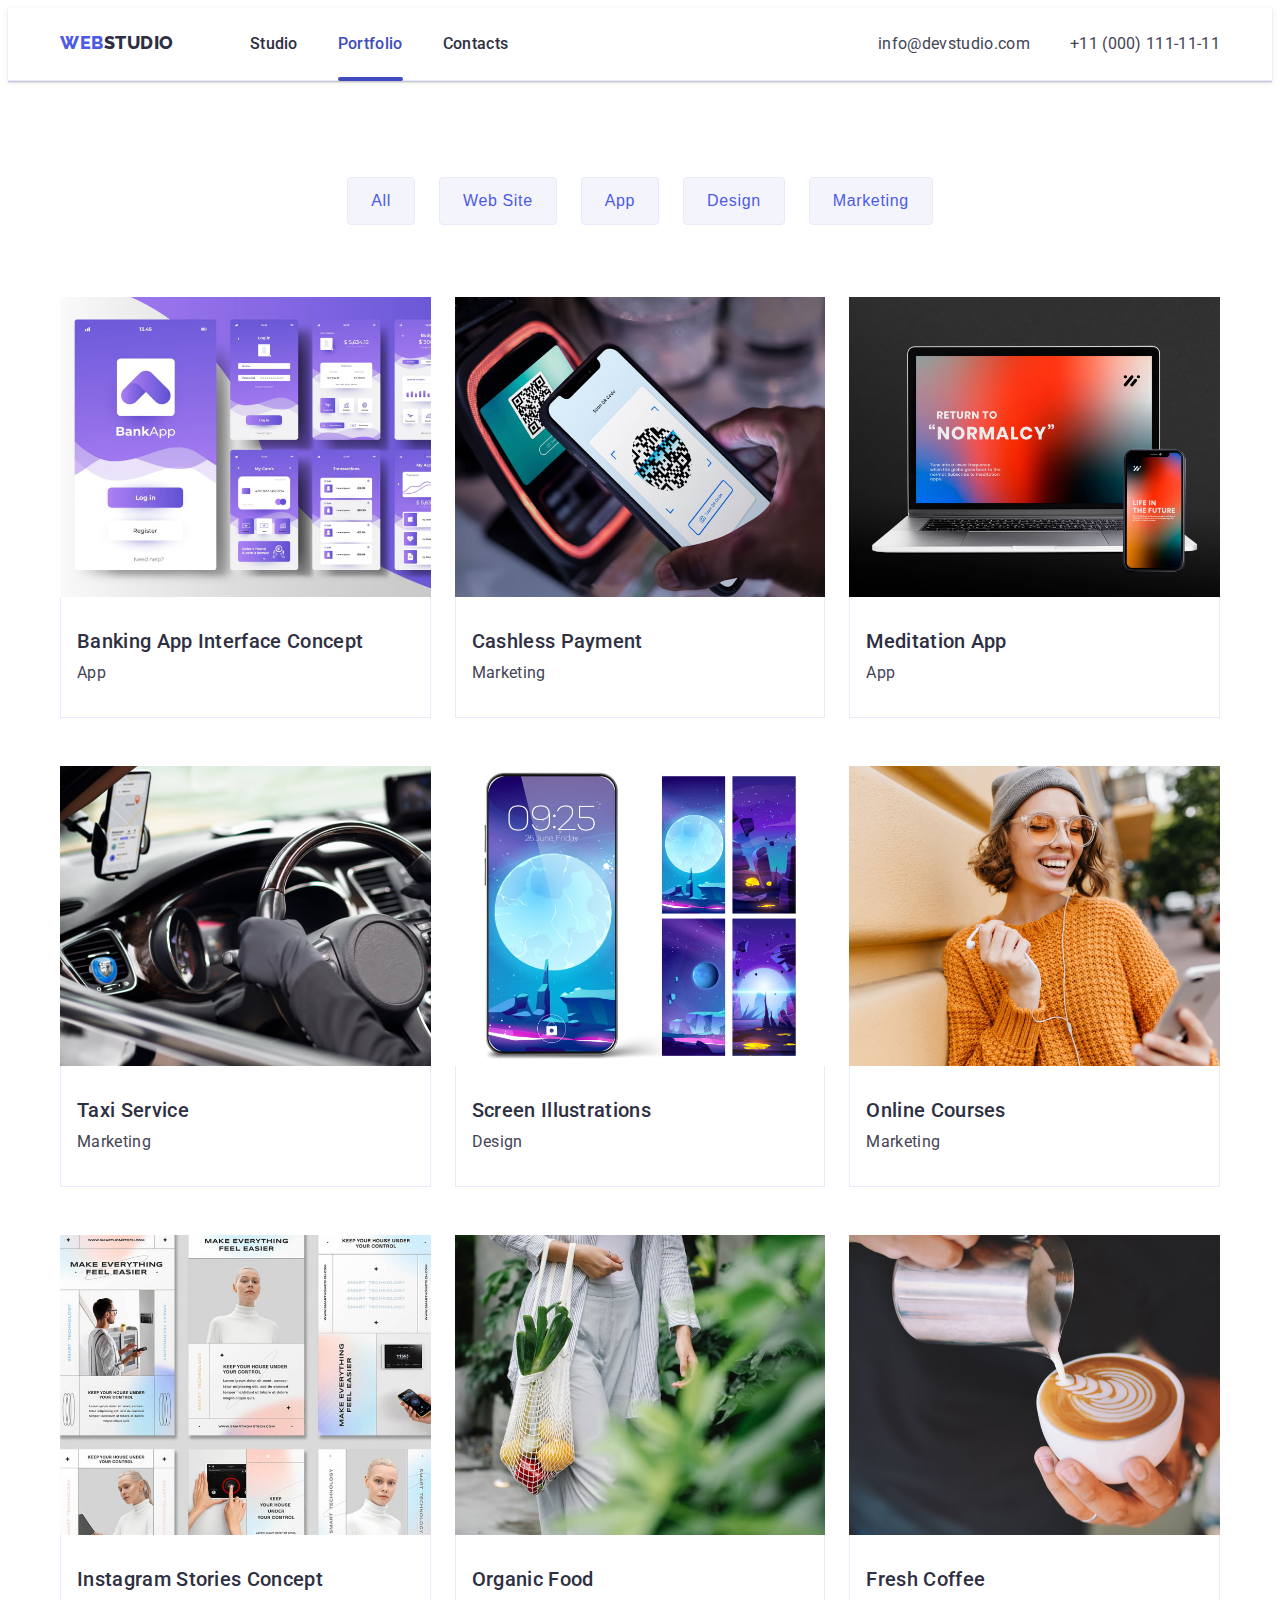
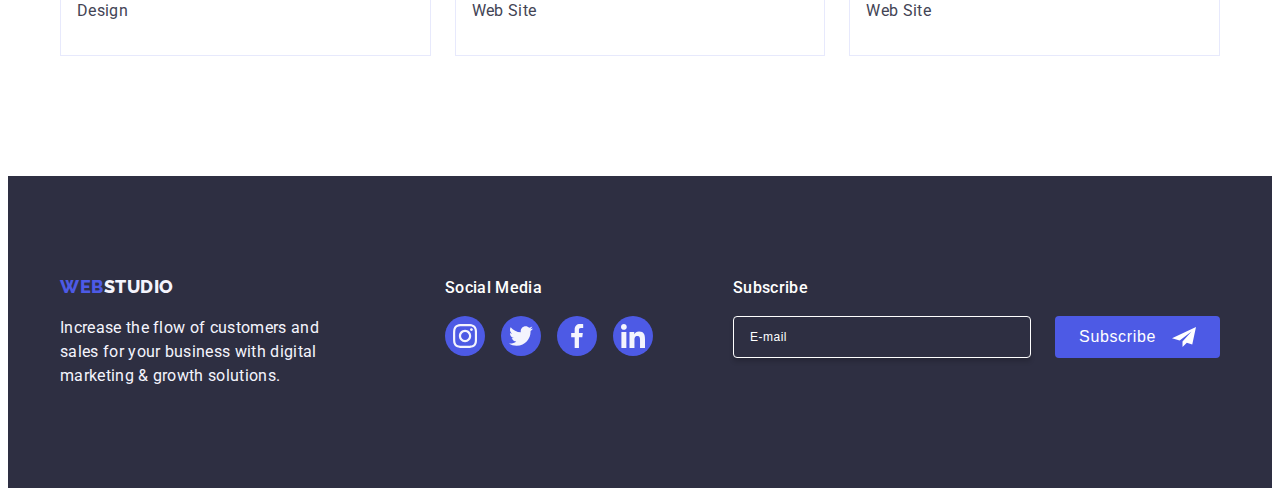
==== portfolio.html @ 87e6c7d1 "first commit" ====
<!DOCTYPE html>
<html lang="en">
  <head>
    <meta charset="UTF-8" />
    <meta name="viewport" content="width=device-width, initial-scale=1.0" />
    <link rel="preconnect" href="https://fonts.googleapis.com" />
    <link rel="preconnect" href="https://fonts.gstatic.com" crossorigin />
    <title>WebStudio - Effective Solutions for Your Business | Portfolio</title>
    <link
      href="https://fonts.googleapis.com/css2?family=Raleway:wght@800&family=Roboto:wght@400;500;700;900&display=swap"
      rel="stylesheet"
    />
    <link
      rel="stylesheet"
      href="https://cdnjs.cloudflare.com/ajax/libs/modern-normalize/2.0.0/modern-normalize.min.css"
      integrity="sha512-4xo8blKMVCiXpTaLzQSLSw3KFOVPWhm/TRtuPVc4WG6kUgjH6J03IBuG7JZPkcWMxJ5huwaBpOpnwYElP/m6wg=="
      crossorigin="anonymous"
      referrerpolicy="no-referrer"
    />
    <link rel="stylesheet" href="css/styles.css" />
  </head>
  <body>
    <header class="header">
      <div class="container">
        <div class="header-holder">
          <nav class="nav">
            <ul class="nav-list">
              <li class="nav-item">
                <a href="./index.html" class="logo">
                  <span class="logo-accent">Web</span>Studio
                </a>
              </li>
              <li class="nav-item">
                <a href="./studio.html" class="nav-link">Studio</a>
              </li>
              <li class="nav-item">
                <a href="./portfolio.html" class="nav-link active">Portfolio</a>
              </li>
              <li class="nav-item">
                <a href="./contacts.html" class="nav-link">Contacts</a>
              </li>
            </ul>
          </nav>
          <address class="contacts">
            <ul class="contacts-list">
              <li class="contacts-item">
                <a href="mailto:info@devstudio.com" class="contacts-link"
                  >info@devstudio.com</a
                >
              </li>
              <li class="contacts-item">
                <a href="tel:+110001111111" class="contacts-link"
                  >+11 (000) 111-11-11</a
                >
              </li>
            </ul>
          </address>
        </div>
      </div>
    </header>

    <main>
      <section class="portfolio section">
        <div class="container">
          <h1 class="visually-hidden">Portfolio</h1>
          <ul class="portfolio-filters">
            <li class="portfolio-filters-item">
              <button type="button" class="portfolio-filters-btn btn btn-light">
                All
              </button>
            </li>
            <li class="portfolio-filters-item">
              <button type="button" class="portfolio-filters-btn btn btn-light">
                Web Site
              </button>
            </li>
            <li class="portfolio-filters-item">
              <button type="button" class="portfolio-filters-btn btn btn-light">
                App
              </button>
            </li>
            <li class="portfolio-filters-item">
              <button type="button" class="portfolio-filters-btn btn btn-light">
                Design
              </button>
            </li>
            <li class="portfolio-filters-item">
              <button type="button" class="portfolio-filters-btn btn btn-light">
                Marketing
              </button>
            </li>
          </ul>
          <ul class="portfolio-list">
            <li class="portfolio-item">
              <a href="#" class="portfolio-link">
                <div class="portfolio-block">
                  <img
                    src="images/portfolio//banking-app.jpg"
                    width="360"
                    class="portfolio-img"
                    alt="Banking App"
                  />
                  <div class="portfolio-overlay">
                    <p>
                      14 Stylish and User-Friendly App Design Concepts · Task
                      Manager App · Calorie Tracker App · Exotic Fruit Ecommerce
                      App · Cloud Storage App
                    </p>
                  </div>
                </div>
                <div class="portfolio-info">
                  <h2 class="portfolio-title">Banking App Interface Concept</h2>
                  <p class="portfolio-text">App</p>
                </div>
              </a>
            </li>
            <li class="portfolio-item">
              <a href="#" class="portfolio-link">
                <div class="portfolio-block">
                  <img
                    src="images/portfolio/cashless-payment.jpg"
                    width="360"
                    class="portfolio-img"
                    alt="Cashless Payment"
                  />
                  <div class="portfolio-overlay">
                    <p>
                      14 Stylish and User-Friendly App Design Concepts · Task
                      Manager App · Calorie Tracker App · Exotic Fruit Ecommerce
                      App · Cloud Storage App
                    </p>
                  </div>
                </div>
                <div class="portfolio-info">
                  <h2 class="portfolio-title">Cashless Payment</h2>
                  <p class="portfolio-text">Marketing</p>
                </div>
              </a>
            </li>
            <li class="portfolio-item">
              <a href="#" class="portfolio-link">
                <div class="portfolio-block">
                  <img
                    src="images/portfolio/meditation-app.jpg"
                    width="360"
                    class="portfolio-img"
                    alt="Meditation App"
                  />
                  <div class="portfolio-overlay">
                    <p>
                      14 Stylish and User-Friendly App Design Concepts · Task
                      Manager App · Calorie Tracker App · Exotic Fruit Ecommerce
                      App · Cloud Storage App
                    </p>
                  </div>
                </div>
                <div class="portfolio-info">
                  <h2 class="portfolio-title">Meditation App</h2>
                  <p class="portfolio-text">App</p>
                </div>
              </a>
            </li>
            <li class="portfolio-item">
              <a href="#" class="portfolio-link">
                <div class="portfolio-block">
                  <img
                    src="images/portfolio/taxi-service.jpg"
                    width="360"
                    class="portfolio-img"
                    alt="Taxi Service"
                  />
                  <div class="portfolio-overlay">
                    <p>
                      14 Stylish and User-Friendly App Design Concepts · Task
                      Manager App · Calorie Tracker App · Exotic Fruit Ecommerce
                      App · Cloud Storage App
                    </p>
                  </div>
                </div>
                <div class="portfolio-info">
                  <h2 class="portfolio-title">Taxi Service</h2>
                  <p class="portfolio-text">Marketing</p>
                </div>
              </a>
            </li>
            <li class="portfolio-item">
              <a href="#" class="portfolio-link">
                <div class="portfolio-block">
                  <img
                    src="images/portfolio/screen-illustrations.jpg"
                    width="360"
                    class="portfolio-img"
                    alt="Screen Illustrations"
                  />
                  <div class="portfolio-overlay">
                    <p>
                      14 Stylish and User-Friendly App Design Concepts · Task
                      Manager App · Calorie Tracker App · Exotic Fruit Ecommerce
                      App · Cloud Storage App
                    </p>
                  </div>
                </div>
                <div class="portfolio-info">
                  <h2 class="portfolio-title">Screen Illustrations</h2>
                  <p class="portfolio-text">Design</p>
                </div>
              </a>
            </li>
            <li class="portfolio-item">
              <a href="#" class="portfolio-link">
                <div class="portfolio-block">
                  <img
                    src="images/portfolio/online-courses.jpg"
                    width="360"
                    class="portfolio-img"
                    alt="Online Courses"
                  />
                  <div class="portfolio-overlay">
                    <p>
                      14 Stylish and User-Friendly App Design Concepts · Task
                      Manager App · Calorie Tracker App · Exotic Fruit Ecommerce
                      App · Cloud Storage App
                    </p>
                  </div>
                </div>
                <div class="portfolio-info">
                  <h2 class="portfolio-title">Online Courses</h2>
                  <p class="portfolio-text">Marketing</p>
                </div>
              </a>
            </li>
            <li class="portfolio-item">
              <a href="#" class="portfolio-link">
                <div class="portfolio-block">
                  <img
                    src="images/portfolio/instagram-stories.jpg"
                    width="360"
                    class="portfolio-img"
                    alt="Instagram Stories"
                  />
                  <div class="portfolio-overlay">
                    <p>
                      14 Stylish and User-Friendly App Design Concepts · Task
                      Manager App · Calorie Tracker App · Exotic Fruit Ecommerce
                      App · Cloud Storage App
                    </p>
                  </div>
                </div>
                <div class="portfolio-info">
                  <h2 class="portfolio-title">Instagram Stories Concept</h2>
                  <p class="portfolio-text">Design</p>
                </div>
              </a>
            </li>
            <li class="portfolio-item">
              <a href="#" class="portfolio-link">
                <div class="portfolio-block">
                  <img
                    src="images/portfolio/organic-food.jpg"
                    width="360"
                    class="portfolio-img"
                    alt="Organic Food"
                  />
                  <div class="portfolio-overlay">
                    <p>
                      14 Stylish and User-Friendly App Design Concepts · Task
                      Manager App · Calorie Tracker App · Exotic Fruit Ecommerce
                      App · Cloud Storage App
                    </p>
                  </div>
                </div>
                <div class="portfolio-info">
                  <h2 class="portfolio-title">Organic Food</h2>
                  <p class="portfolio-text">Web Site</p>
                </div>
              </a>
            </li>
            <li class="portfolio-item">
              <a href="#" class="portfolio-link">
                <div class="portfolio-block">
                  <img
                    src="images/portfolio/fresh-coffee.jpg"
                    width="360"
                    class="portfolio-img"
                    alt="Fresh Coffee"
                  />
                  <div class="portfolio-overlay">
                    <p>
                      14 Stylish and User-Friendly App Design Concepts · Task
                      Manager App · Calorie Tracker App · Exotic Fruit Ecommerce
                      App · Cloud Storage App
                    </p>
                  </div>
                </div>
                <div class="portfolio-info">
                  <h2 class="portfolio-title">Fresh Coffee</h2>
                  <p class="portfolio-text">Web Site</p>
                </div>
              </a>
            </li>
          </ul>
        </div>
      </section>
    </main>

    <footer class="footer">
      <div class="container">
        <div class="footer-holder">
          <div class="footer-info">
            <a href="./index.html" class="footer-logo logo">
              <span class="logo-accent">Web</span>Studio
            </a>
            <p class="footer-text">
              Increase the flow of customers and sales for your business with
              digital marketing & growth solutions.
            </p>
          </div>
          <div class="footer-social">
            <h2 class="footer-headline">Social media</h2>
            <ul class="footer-social-list social-list">
              <li class="footer-social-item social-item">
                <a
                  href="#"
                  class="footer-social-link social-link"
                  aria-label="Instagram"
                >
                  <svg
                    class="footer-social-icon social-icon"
                    width="24"
                    height="24"
                  >
                    <use href="images/icons.svg#icon-instagram"></use>
                  </svg>
                </a>
              </li>
              <li class="footer-social-item social-item">
                <a
                  href="#"
                  class="footer-social-link social-link"
                  aria-label="Twitter"
                >
                  <svg
                    class="footer-social-icon social-icon"
                    width="24"
                    height="24"
                  >
                    <use href="images/icons.svg#icon-twitter"></use>
                  </svg>
                </a>
              </li>
              <li class="footer-social-item social-item">
                <a
                  href="#"
                  class="footer-social-link social-link"
                  aria-label="Facebook"
                >
                  <svg
                    class="footer-social-icon social-icon"
                    width="24"
                    height="24"
                  >
                    <use href="images/icons.svg#icon-facebook"></use>
                  </svg>
                </a>
              </li>
              <li class="footer-social-item social-item">
                <a
                  href="#"
                  class="footer-social-link social-link"
                  aria-label="Linkedin"
                >
                  <svg
                    class="footer-social-icon social-icon"
                    width="24"
                    height="24"
                  >
                    <use href="images/icons.svg#icon-linkedin"></use>
                  </svg>
                </a>
              </li>
            </ul>
          </div>
          <div class="footer-subscribe">
            <h2 class="footer-headline">Subscribe</h2>
            <form name="subscribe" class="subscribe-form">
              <label class="visually-hidden" for="subscribe-email">E-mail</label>
              <input
                type="email"
                id="subscribe-email"
                name="email"
                class="subscribe-form-input"
                placeholder="E-mail"
              />              
              <button type="submit" class="subscribe-form-btn btn btn-primary">
                Subscribe
                <svg
                    class="subscribe-form-icon"
                    width="24"
                    height="24"
                  >
                    <use href="images/icons.svg#icon-plane"></use>
                  </svg>
              </button>
          </div>
        </div>
      </div>
    </footer>
  </body>
</html>
---- css/styles.css ----
/* Global variables */

:root {
  /* Fonts */
  --font-main: 'Roboto', sans-serif;
  --font-logo: 'Raleway', sans-serif;

  /* Letter Spacing */
  --letter-spacing-sm: 0.02em;
  --letter-spacing-md: 0.03em;
  --letter-spacing-lg: 0.04em;

  /* Transition */
  --transition-fast: 250ms cubic-bezier(0.4, 0, 0.2, 1);

  /* Colors */
  --iris: #4d5ae5;
  --ocean: #404bbf;
  --navy-blue: 46, 47, 66;
  --green: #31d0aa;
  --slate: #434455;
  --light-slate: #8e8f99;
  --cornflower: #e7e9fc;
  --cloud: #f4f4fd;
  --navy-blue-modal: #2e2f42;
  --grey: #2e2f42;
  --dairy: #fcfcfc;
  --white: #fff;
  --black: 0, 0, 0;

  /* Color Variables  */
  --color-primary: var(--iris);
  --color-pressed: var(--ocean);
  --color-dark: var(--navy-blue);
  --color-success: var(--green);
  --color-text: var(--slate);
  --color-subtitle: var(--light-slate);
  --color-accent: var(--cornflower);
  --color-light: var(--cloud);
  --color-overlay: var(--navy-blue-modal);
  --color-dark-background: var(--grey);
  --color-light-background: var(--dairy);
  --color-white: var(--white);
  --color-black: var(--black);
}

/* Main styles */

body {
  font-family: var(--font-main);
  font-size: 16px;
  line-height: 1.5;
  letter-spacing: var(--letter-spacing-sm);
  color: var(--color-text);
}

h1,
h2,
h3 {
  margin-top: 0;
  color: rgb(var(--color-dark));
}

h1 {
  margin-bottom: 0;
  font-size: 56px;
  line-height: 1.07;
}

h2 {
  margin-bottom: 72px;
  font-size: 36px;
  line-height: 1.11;
  text-transform: capitalize;
}

h3 {
  margin-bottom: 8px;
  font-size: 20px;
  font-weight: 500;
  line-height: 1.2;
}

ul,
ol {
  margin: 0;
  padding: 0;
  list-style-type: none;
}

p {
  margin-top: 0;
}

p:last-child {
  margin-bottom: 0;
}

button {
  font-size: inherit;
  line-height: inherit;
  cursor: pointer;
}

a {
  text-decoration: none;
  color: inherit;
  transition: color var(--transition-fast);
}

img {
  display: block;
  max-width: 100%;
  height: auto;
}

svg {
  max-width: 100%;
}

address {
  font-style: normal;
}

input {
  background-color: transparent;
}

.visually-hidden {
  position: absolute;
  width: 1px;
  height: 1px;
  margin: -1px;
  border: 0;
  padding: 0;
  outline: 0;
  outline-offset: 0;
  white-space: nowrap;
  clip-path: inset(100%);
  clip: rect(0 0 0 0);
  overflow: hidden;
}

.text-sm {
  font-size: 12px;
  line-height: 1.17;
  letter-spacing: var(--letter-spacing-lg);
}

.text-center {
  text-align: center;
}

.btn {
  border-radius: 4px;
  font-weight: 500;
  letter-spacing: var(--letter-spacing-lg);
}

.btn-primary {
  padding: 16px 32px;
  border: none;
  box-shadow: 0 4px 4px 0 rgba(var(--color-black), 0.15);
  background-color: var(--color-primary);
  color: var(--color-white);
  transition: background-color var(--transition-fast);
}

.btn-primary:hover,
.btn-primary:focus {
  background-color: var(--color-pressed);
}

.btn-light {
  padding: 11px 23px;
  border: 1px solid var(--color-accent);
  background-color: var(--color-light);
  color: var(--color-primary);
  transition: var(--transition-fast);
  transition-property: border-color, box-shadow, background-color, color;
}

.btn-light:hover,
.btn-light:focus {
  border-color: var(--color-pressed);
  box-shadow: 0 2px 2px 0 rgba(var(--color-black), 0.12),
    0 2px 1px 0 rgba(var(--color-black), 0.08),
    0 3px 1px 0 rgba(var(--color-black), 0.1);
  background-color: var(--color-pressed);
  color: var(--color-white);
}

.container {
  max-width: 1160px;
  margin: 0 auto;
  padding: 0 16px;
}

.section {
  padding: 120px 0;
}

/* Social */
.social-list {
  display: flex;
  gap: 16px;
}

.social-link {
  display: flex;
  justify-content: center;
  align-items: center;
  width: 40px;
  height: 40px;
  border-radius: 50%;
  background-color: var(--color-primary);
  color: var(--color-light);
  transition: background-color var(--transition-fast);
}

.social-link:hover,
.social-link:focus {
  background-color: var(--color-success);
}

.social-icon {
  fill: currentColor;
}

/* Header */
.header {
  border-bottom: 1px solid var(--color-accent);
  box-shadow: 0 1px 6px 0 rgba(var(--color-dark), 0.08),
    0 1px 1px 0 rgba(var(--color-dark), 0.16),
    0 2px 1px 0 rgba(var(--color-dark), 0.08);
}

.header-holder {
  display: flex;
  justify-content: space-between;
  align-items: center;
  gap: 30px;
}

/* Logo */

.logo {
  text-transform: uppercase;
  font-family: var(--font-logo);
  font-size: 18px;
  font-weight: 800;
  line-height: 1.17;
  letter-spacing: var(--letter-spacing-md);
  color: rgb(var(--color-dark));
}

.logo-accent {
  color: var(--color-primary);
}

/* Nav */
.nav-list {
  display: flex;
  align-items: center;
  gap: 40px;
}

.nav-item:first-child {
  margin-right: 36px;
}

.nav-link {
  position: relative;
  display: block;
  padding: 24px 0;
  font-weight: 500;
  color: rgb(var(--color-dark));
}

.nav-link::after {
  content: '';
  position: absolute;
  bottom: -1px;
  left: 0;
  display: block;
  width: 100%;
  height: 4px;
  border-radius: 2px;
  background-color: var(--color-pressed);
  opacity: 0;
  transition: opacity var(--transition-fast);
}

.nav-link.active,
.nav-link:hover,
.nav-link:focus {
  color: var(--color-pressed);
}

.nav-link.active::after {
  opacity: 1;
}

/* Contacts */
.contacts-list {
  display: flex;
  gap: 40px;
}

.contacts-link:hover,
.contacts-link:focus {
  color: var(--color-pressed);
}

/* Hero Section */

.hero {
  max-width: 1440px;
  margin: 0 auto;
  padding: 188px 0;
  background: linear-gradient(
      to bottom,
      rgba(var(--color-dark), 0.7),
      rgba(var(--color-dark), 0.7)
    ),
    url('../images/people-office.jpg') no-repeat center top / cover;
}

.hero-headline {
  color: var(--color-white);
}

.hero-btn {
  margin-top: 48px;
}

/* Features Section */
.features {
  padding-bottom: 0;
}

.features-list {
  display: flex;
  flex-wrap: wrap;
  gap: 24px;
}

.features-item {
  flex-basis: calc((100% - 72px) / 4);
}

.features-icon-holder {
  display: flex;
  justify-content: center;
  margin-bottom: 8px;
  padding: 24px;
  border-radius: 4px;
  background-color: var(--color-light);
}

/* Services Section */

.services-list {
  display: flex;
  flex-wrap: wrap;
  gap: 24px;
}

.services-item {
  flex-basis: calc((100% - 48px) / 3);
}

/* Team Section */

.team {
  background-color: var(--color-light);
}

.team-list {
  display: flex;
  flex-wrap: wrap;
  gap: 24px;
}

.team-item {
  flex-basis: calc((100% - 72px) / 4);
  border-radius: 0 0 4px 4px;
  box-shadow: 0 2px 1px 0 rgba(var(--color-dark), 0.08),
    0 1px 1px 0 rgba(var(--color-dark), 0.16),
    0 1px 6px 0 rgba(var(--color-dark), 0.08);
  background-color: var(--color-white);
}

.team-info {
  padding: 32px 16px;
  text-align: center;
}

.team-text {
  margin-bottom: 8px;
}

.team-social {
  justify-content: space-between;
}

.team-social-link:hover,
.team-social-link:focus {
  background-color: var(--color-pressed);
}

/* Customers */

.customers-list {
  display: flex;
  flex-wrap: wrap;
  gap: 24px;
}

.customers-item {
  flex-basis: calc((100% - 120px) / 6);
}

.customers-link {
  display: flex;
  justify-content: center;
  align-items: center;
  height: 88px;
  border: 1px solid var(--color-subtitle);
  border-radius: 4px;
  color: var(--color-subtitle);
  transition: var(--transition-fast);
  transition-property: border-color, color;
}

.customers-link:hover,
.customers-link:focus {
  border-color: var(--color-pressed);
  color: var(--color-pressed);
}

.customers-icon {
  fill: currentColor;
}

/* Portfolio Section */
.portfolio {
  padding-top: 96px;
}

.portfolio-filters {
  display: flex;
  flex-wrap: wrap;
  justify-content: center;
  gap: 24px;
  margin-bottom: 72px;
}

.portfolio-list {
  display: flex;
  flex-wrap: wrap;
  gap: 48px 24px;
}

.portfolio-item {
  flex-basis: calc((100% - 48px) / 3);
}

.portfolio-link {
  display: block;
  background-color: var(--color-white);
  transition: box-shadow var(--transition-fast);
}

.portfolio-link:hover,
.portfolio-link:focus {
  box-shadow: 0 2px 1px 0 rgba(var(--color-dark), 0.08),
    0 1px 1px 0 rgba(var(--color-dark), 0.16),
    0 1px 6px 0 rgba(var(--color-dark), 0.08);
}

.portfolio-link:hover .portfolio-info,
.portfolio-link:focus .portfolio-info {
  border-color: var(--color-light);
}

.portfolio-link:hover .portfolio-overlay,
.portfolio-link:focus .portfolio-overlay {
  transform: none;
  visibility: visible;
}

.portfolio-block {
  position: relative;
  height: 300px;
  overflow: hidden;
}

.portfolio-img {
  width: 100%;
  height: 100%;
  object-fit: cover;
}

.portfolio-overlay {
  position: absolute;
  inset: 0;
  transform: translateY(100%);
  padding: 40px 32px;
  background-color: var(--color-primary);
  color: var(--color-light);
  visibility: hidden;
  transition: var(--transition-fast);
  transition-property: transform, visibility;
}

.portfolio-info {
  padding: 32px 16px;
  border: 1px solid var(--color-accent);
  border-top: none;
  transition: border-color var(--transition-fast);
}

.portfolio-title {
  margin-bottom: 8px;
  font-size: 20px;
  font-weight: 500;
  line-height: 1.2;
}

/* Footer */

.footer {
  padding: 100px 0;
  background-color: rgb(var(--color-dark));
}

.footer-holder {
  display: flex;
}

.footer-info {
  max-width: 264px;
  margin-right: auto;
  color: var(--color-light);
}

.footer-logo {
  color: inherit;
}

.footer-text {
  margin-top: 16px;
}

.footer-social {
  margin-left: 30px;
}

.footer-headline {
  margin-bottom: 16px;
  font-size: 16px;
  font-weight: 500;
  line-height: 1.5;
  color: var(--color-white);
}

.footer-subscribe {
  margin-left: 80px;
}

/* Modal */
.modal {
  position: fixed;
  inset: 0;
  background-color: rgba(var(--color-dark), 0.4);
  transition: var(--transition-fast);
  transition-property: visibility, opacity;
  transition-delay: 0s;
}

.modal.is-hidden {
  visibility: hidden;
  opacity: 0;
  pointer-events: none;
  transition-delay: 0.3s;
}

.modal-window {
  position: absolute;
  top: 50%;
  left: 50%;
  transform: translate(-50%, -50%) scale(1);
  width: calc(100% - 36px);
  max-width: 408px;
  max-height: calc(100vh - 36px);
  padding: 72px 24px 24px;
  border-radius: 4px;
  box-shadow: 0 2px 1px 0 rgba(var(--color-black), 0.2),
    0 1px 3px 0 rgba(0var (--black), 0.12),
    0 1px 1px 0 rgba(var(--color-black), 0.14);
  background-color: var(--color-light-background);
  transition-duration: 0.2s;
  transition-timing-function: cubic-bezier(0.42, 0, 0.21, 1.5);
  transition-property: transform, opacity;
  transition-delay: 0.3s;
}

.modal.is-hidden .modal-window {
  transform: translateX(-50%) translateY(-50%) scale(0.7);
  opacity: 0;
  transition-delay: 0s;
}

.modal-close {
  position: absolute;
  top: 24px;
  right: 24px;
  display: flex;
  justify-content: center;
  align-items: center;
  width: 24px;
  height: 24px;
  padding: 0;
  border: 1px solid rgba(var(--color-black), 0.1);
  border-radius: 50%;
  background-color: var(--color-accent);
  color: var(--color-overlay);
  transition: var(--transition-fast);
  transition-property: border-color, background-color, color;
}

.modal-close:hover,
.modal-close:focus {
  border-color: var(--color-pressed);
  background-color: var(--color-pressed);
  color: var(--color-white);
}

.modal-close-icon {
  fill: currentColor;
}

.modal-headline {
  display: block;
  margin-bottom: 16px;
  font-weight: 500;
  text-align: center;
  color: var(--color-overlay);
}

/* Order Form */

.order-form-label {
  position: relative;
  display: block;
  margin-bottom: 8px;
  font-size: 12px;
  line-height: 1.17;
  letter-spacing: var(--letter-spacing-lg);
  color: var(--color-subtitle);
}

.order-form-input {
  display: block;
  width: 100%;
  height: 40px;
  margin-top: 4px;
  padding: 8px 16px 8px 38px;
  border: 1px solid rgba(var(--color-dark), 0.4);
  border-radius: 4px;
  line-height: 1.17;
  letter-spacing: inherit;
  color: var(--color-text);
  transition: var(--transition-fast);
  transition-property: border-color;
  outline: none;
}

.order-form-input:focus {
  border-color: var(--color-primary);
}

.order-form-input::placeholder {
  color: rgba(var(--color-dark), 0.4);
}

.order-form-icon {
  position: absolute;
  left: 16px;
  bottom: 8px;
  transition: var(--transition-fast);
  transition-property: fill;
}

.order-form-input:focus + .order-form-icon {
  fill: var(--color-primary);
}

textarea.order-form-input {
  height: 120px;
  padding-left: 16px;
  resize: none;
}

.order-form-checkbox {
  margin: 16px 0 24px;
}

.order-form-checkbox-holder {
  display: inline-flex;
  justify-content: center;
  align-items: center;
  width: 16px;
  height: 16px;
  margin-right: 4px;
  border: 1px solid rgba(var(--color-dark), 0.4);
  border-radius: 2px;
  cursor: pointer;
  transition: var(--transition-fast);
  transition-property: border-color, background-color;
}

input[type='checkbox']:checked + .order-form-checkbox-holder {
  border-color: var(--color-pressed);
  background-color: var(--color-pressed);
}

input[type='checkbox']:focus-visible + .order-form-checkbox-holder {
  outline: rgb(var(--color-black)) solid 2px;
}

.order-form-checkbox-icon {
  opacity: 0;
  transition: var(--transition-fast);
  transition-property: opacity;
}

input[type='checkbox']:checked
  + .order-form-checkbox-holder
  .order-form-checkbox-icon {
  opacity: 1;
}

.order-form-checkbox-text {
  display: inline-block;
}

.order-form-checkbox-text a {
  text-decoration: underline;
  text-decoration-skip-ink: none;
  color: var(--color-primary);
}

.order-form-checkbox-text a:hover,
.order-form-checkbox-text a:focus {
  color: var(--color-pressed);
}

.order-form-btn {
  display: block;
  min-width: 169px;
  margin: 0 auto;
}

/* Subscribe Form */
.subscribe-form {
  display: flex;
  gap: 24px;
}

.subscribe-form-input {
  width: 264px;
  height: 40px;
  padding: 0 16px;
  border: 1px solid var(--color-white);
  border-radius: 4px;
  box-shadow: 0 4px 4px 0 rgba(var(--color-black), 0.15);
  font-size: 12px;
  letter-spacing: var(--letter-spacing-lg);
  color: var(--color-white);
  transition: var(--transition-fast);
  transition-property: border-color;
  outline: none;
}

.subscribe-form-input:focus {
  border-color: var(--color-primary);
}

.subscribe-form-input::placeholder {
  color: var(--color-white);
}

.subscribe-form-btn {
  display: flex;
  align-items: center;
  gap: 16px;
  padding: 8px 24px;
  box-shadow: none;
}
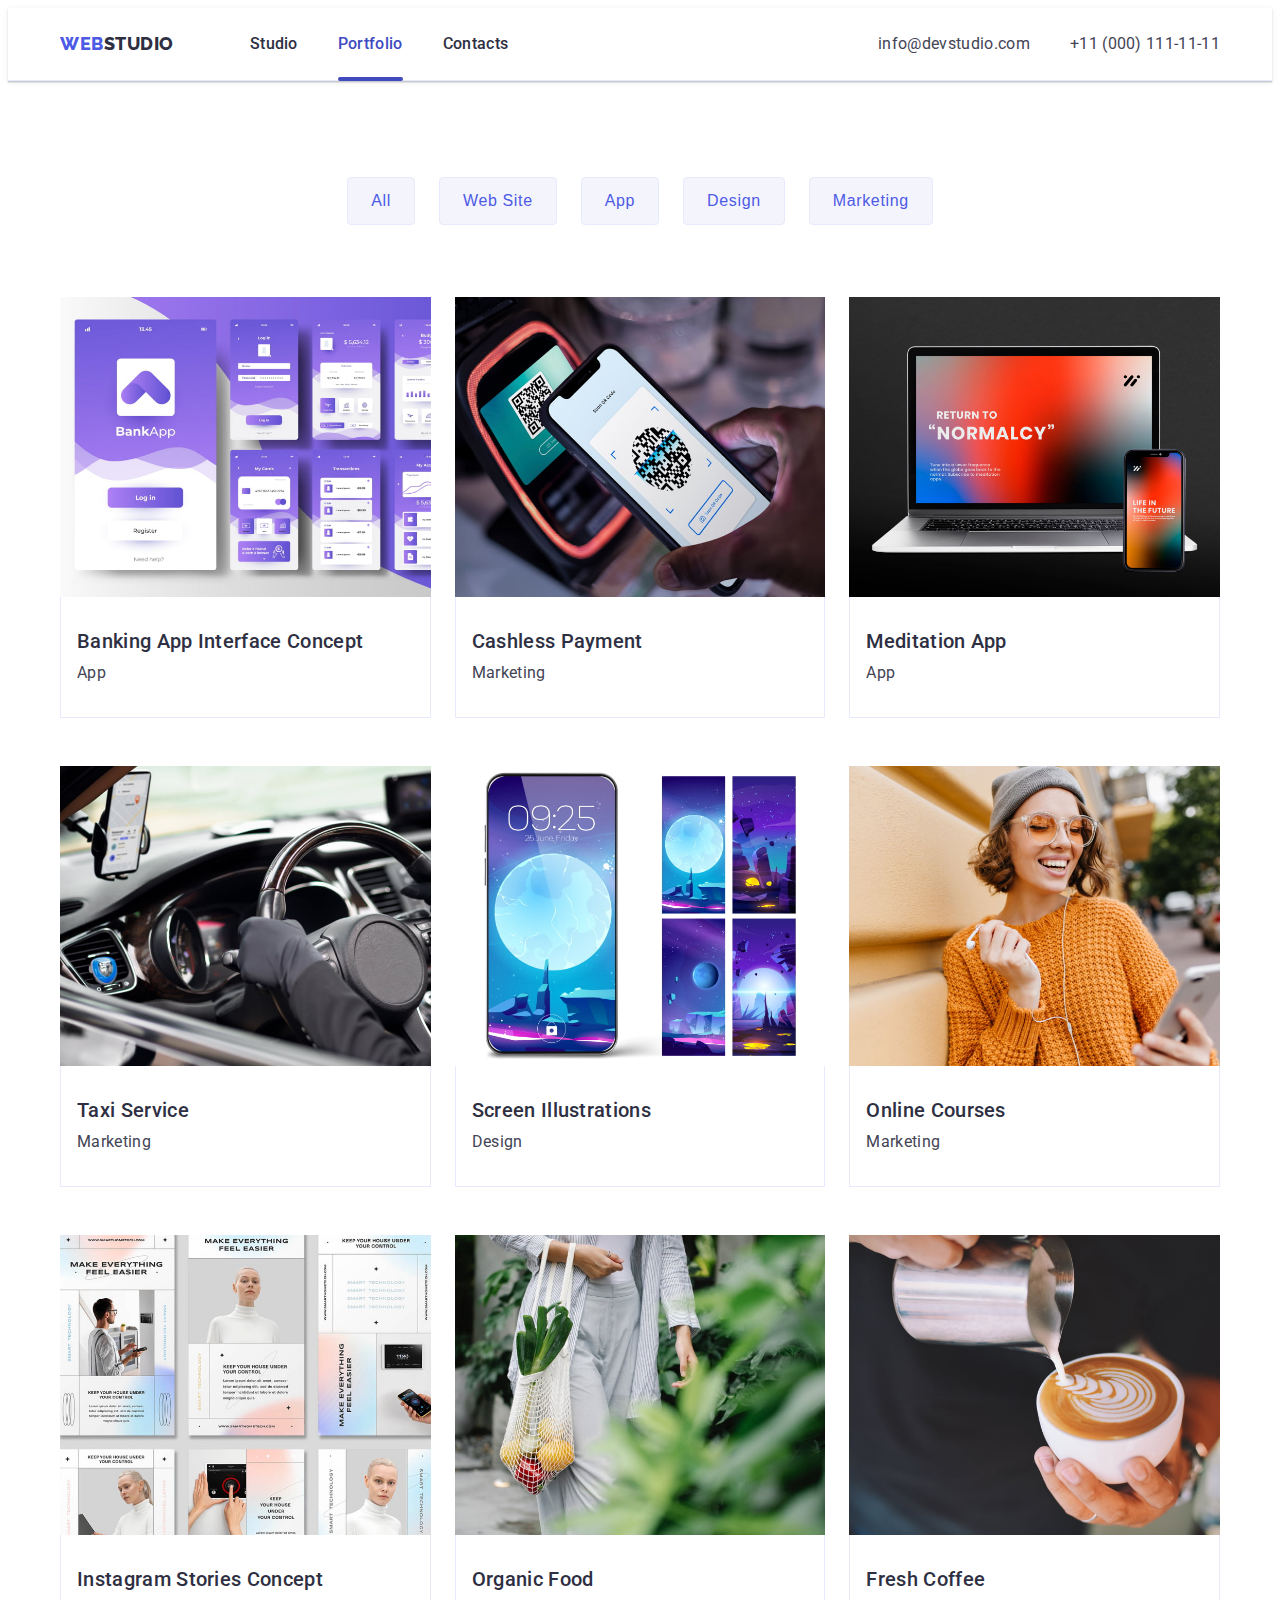
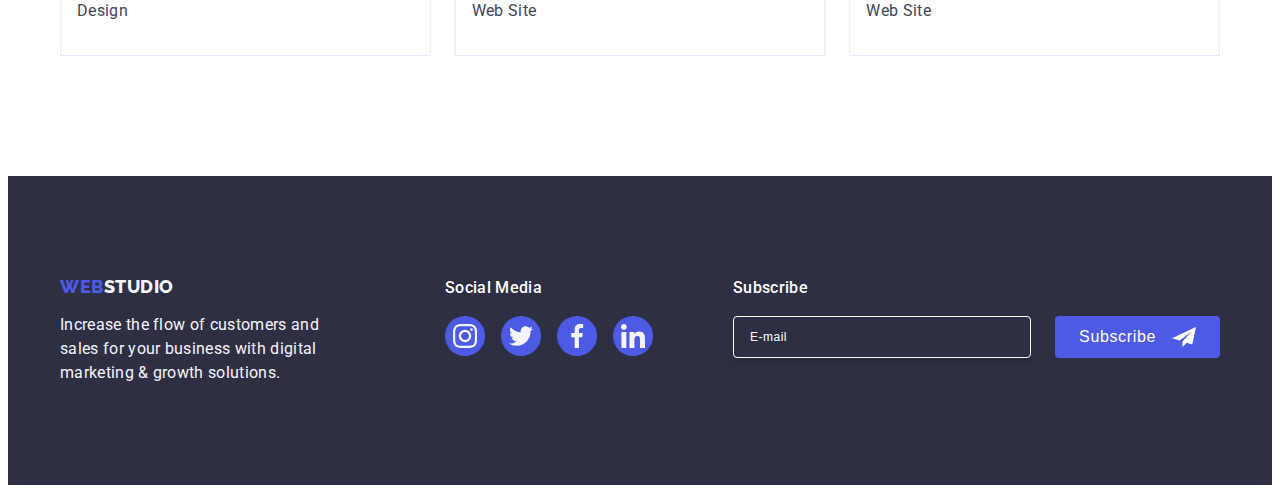
==== commit b5653df1: "add mobile menu" ====
--- a/portfolio.html
+++ b/portfolio.html
@@ -23,13 +23,11 @@
     <header class="header">
       <div class="container">
         <div class="header-holder">
+          <a href="./index.html" class="logo">
+            <span class="logo-accent">Web</span>Studio
+          </a>
           <nav class="nav">
             <ul class="nav-list">
-              <li class="nav-item">
-                <a href="./index.html" class="logo">
-                  <span class="logo-accent">Web</span>Studio
-                </a>
-              </li>
               <li class="nav-item">
                 <a href="./studio.html" class="nav-link">Studio</a>
               </li>
@@ -55,6 +53,20 @@
               </li>
             </ul>
           </address>
+          <button
+            type="button"
+            class="menu-toggle js-open-menu"
+            aria-expanded="false"
+            aria-controls="mobile-menu"
+          >
+            <svg
+                    class="menu-toggle-icon"
+                    width="32"
+                    height="22"
+                  >
+                    <use href="images/icons.svg#icon-menu-hamburger"></use>
+                  </svg>
+          </button>
         </div>
       </div>
     </header>
@@ -302,6 +314,101 @@
         </div>
       </section>
     </main>
+
+    <div class="mobile-menu js-menu-container" id="mobile-menu">
+      <button class="mobile-menu-close js-close-menu">
+        <svg class="mobile-menu-close-icon" width="8" height="8">
+            <use href="images/icons.svg#icon-close"></use>
+          </svg>
+      </button>
+      <ul class="mobile-menu-list">
+        <li class="mobile-menu-item">
+          <a href="./studio.html" class="mobile-menu-link active">Studio</a>
+        </li>
+        <li class="mobile-menu-item">
+          <a href="./portfolio.html" class="mobile-menu-link">Portfolio</a>
+        </li>
+        <li class="mobile-menu-item">
+          <a href="./contacts.html" class="mobile-menu-link">Contacts</a>
+        </li>
+      </ul>
+      <address class="mobile-contacts">
+        <ul class="mobile-contacts-list">
+          <li class="mobile-contacts-item mobile-contacts-phone">
+            <a href="tel:+110001111111" class="mobile-contacts-link"
+              >+11 (000) 111-11-11</a
+            >
+          </li>
+          <li class="mobile-contacts-item">
+            <a href="mailto:info@devstudio.com" class="mobile-contacts-link"
+              >info@devstudio.com</a
+            >
+          </li>
+        </ul>
+      </address>
+      <ul class="mobile-social-list social-list">
+        <li class="social-item">
+          <a
+            href="#"
+            class="social-link"
+            aria-label="Instagram"
+          >
+            <svg
+              class="social-icon"
+              width="24"
+              height="24"
+            >
+              <use href="images/icons.svg#icon-instagram"></use>
+            </svg>
+          </a>
+        </li>
+        <li class="social-item">
+          <a
+            href="#"
+            class="social-link"
+            aria-label="Twitter"
+          >
+            <svg
+              class="social-icon"
+              width="24"
+              height="24"
+            >
+              <use href="images/icons.svg#icon-twitter"></use>
+            </svg>
+          </a>
+        </li>
+        <li class="social-item">
+          <a
+            href="#"
+            class="social-link"
+            aria-label="Facebook"
+          >
+            <svg
+              class="social-icon"
+              width="24"
+              height="24"
+            >
+              <use href="images/icons.svg#icon-facebook"></use>
+            </svg>
+          </a>
+        </li>
+        <li class="social-item">
+          <a
+            href="#"
+            class="social-link"
+            aria-label="Linkedin"
+          >
+            <svg
+              class="social-icon"
+              width="24"
+              height="24"
+            >
+              <use href="images/icons.svg#icon-linkedin"></use>
+            </svg>
+          </a>
+        </li>
+      </ul>
+    </div>
 
     <footer class="footer">
       <div class="container">
--- a/css/styles.css
+++ b/css/styles.css
@@ -23,7 +23,6 @@
   --cornflower: #e7e9fc;
   --cloud: #f4f4fd;
   --navy-blue-modal: #2e2f42;
-  --grey: #2e2f42;
   --dairy: #fcfcfc;
   --white: #fff;
   --black: 0, 0, 0;
@@ -38,7 +37,6 @@
   --color-accent: var(--cornflower);
   --color-light: var(--cloud);
   --color-overlay: var(--navy-blue-modal);
-  --color-dark-background: var(--grey);
   --color-light-background: var(--dairy);
   --color-white: var(--white);
   --color-black: var(--black);
@@ -63,8 +61,17 @@
 
 h1 {
   margin-bottom: 0;
-  font-size: 56px;
-  line-height: 1.07;
+  text-transform: capitalize;
+  font-size: 36px;
+  line-height: 1.11;
+}
+
+@media (min-width: 768px) {
+  h1 {
+    text-transform: none;
+    font-size: 56px;
+    stroke-linejoin: 1.07;
+  }
 }
 
 h2 {
@@ -191,13 +198,20 @@
 }
 
 .container {
+  width: 100%;
   max-width: 1160px;
   margin: 0 auto;
   padding: 0 16px;
 }
 
 .section {
-  padding: 120px 0;
+  padding: 96px 0;
+}
+
+@media (min-width: 1158px) {
+  .section {
+    padding: 120px 0;
+  }
 }
 
 /* Social */
@@ -237,9 +251,15 @@
 
 .header-holder {
   display: flex;
+  align-items: center;
   justify-content: space-between;
-  align-items: center;
   gap: 30px;
+}
+
+@media (max-width: 767px) {
+  .header-holder {
+    padding: 24px 0;
+  }
 }
 
 /* Logo */
@@ -259,14 +279,28 @@
 }
 
 /* Nav */
-.nav-list {
-  display: flex;
-  align-items: center;
-  gap: 40px;
-}
-
-.nav-item:first-child {
-  margin-right: 36px;
+.nav {
+  display: none;
+}
+
+@media (min-width: 768px) {
+  .nav {
+    display: block;
+  }
+}
+
+@media (min-width: 1158px) {
+  .nav {
+    margin: 0 auto 0 46px;
+  }
+}
+
+@media (min-width: 768px) {
+  .nav-list {
+    display: flex;
+    align-items: center;
+    gap: 40px;
+  }
 }
 
 .nav-link {
@@ -303,8 +337,25 @@
 
 /* Contacts */
 .contacts-list {
-  display: flex;
-  gap: 40px;
+  display: none;
+}
+
+@media (min-width: 768px) {
+  .contacts-list {
+    display: flex;
+    flex-direction: column;
+    gap: 8px;
+    font-size: 12px;
+  }
+}
+
+@media (min-width: 1158px) {
+  .contacts-list {
+    display: flex;
+    flex-direction: row;
+    gap: 40px;
+    font-size: 16px;
+  }
 }
 
 .contacts-link:hover,
@@ -312,18 +363,201 @@
   color: var(--color-pressed);
 }
 
+/* Mobile Menu */
+.menu-toggle {
+  display: flex;
+  align-items: center;
+  justify-content: center;
+  width: 32px;
+  height: 22px;
+  padding: 0;
+  border: none;
+  background-color: transparent;
+}
+
+@media (min-width: 768px) {
+  .menu-toggle {
+    display: none;
+  }
+}
+
+.mobile-menu {
+  position: fixed;
+  top: 0;
+  left: 0;
+  display: flex;
+  flex-direction: column;
+  width: 100vw;
+  height: 100vh;
+  padding: 80px 40px 40px;
+  background-color: var(--color-white);
+  box-shadow: 0 1px 6px 0 rgba(var(--color-dark), 0.08),
+    0 1px 1px 0 rgba(var(--color-dark), 0.16),
+    0 2px 1px 0 rgba(var(--color-dark), 0.08);
+  z-index: 999;
+  transform: translateX(100%);
+  transition: var(--transition-fast);
+  transition-property: transform;
+  overflow-y: auto;
+}
+
+@media (min-width: 768px) {
+  .mobile-menu {
+    display: none;
+  }
+}
+
+.mobile-menu.is-open {
+  transform: translateX(0);
+}
+
+.mobile-menu-close {
+  position: absolute;
+  top: 24px;
+  right: 24px;
+  display: flex;
+  justify-content: center;
+  align-items: center;
+  width: 24px;
+  height: 24px;
+  padding: 0;
+  border: 1px solid var(--color-accent);
+  border-radius: 50%;
+  background-color: transparent;
+  color: var(--color-overlay);
+  transition: var(--transition-fast);
+  transition-property: border-color, background-color, color;
+}
+
+.mobile-menu-close:hover,
+.mobile-menu-close:focus {
+  border-color: var(--color-pressed);
+  background-color: var(--color-pressed);
+  color: var(--color-white);
+}
+
+.mobile-menu-close-icon {
+  fill: currentColor;
+}
+
+.mobile-menu-list {
+  display: flex;
+  flex-direction: column;
+  gap: 40px;
+  margin-bottom: auto;
+}
+
+.mobile-menu-link {
+  text-transform: capitalize;
+  font-size: 36px;
+  font-weight: 700;
+  line-height: 1.11;
+  color: var(--color-overlay);
+}
+
+.mobile-menu-link.active,
+.mobile-menu-link:hover,
+.mobile-menu-link:focus {
+  color: var(--color-pressed);
+}
+
+.mobile-contacts {
+  margin-top: 40px;
+}
+
+.mobile-contacts-list {
+  display: flex;
+  flex-direction: column;
+  gap: 40px;
+  font-size: 20px;
+  font-weight: 500;
+  line-height: 1.2;
+}
+
+.mobile-contacts-phone {
+  font-size: 36px;
+  font-weight: 700;
+  line-height: 1.11;
+  color: var(--color-primary);
+}
+
+.mobile-social-list {
+  justify-content: space-between;
+  max-width: 328px;
+  margin-top: 48px;
+}
+
 /* Hero Section */
 
 .hero {
-  max-width: 1440px;
-  margin: 0 auto;
-  padding: 188px 0;
+  padding: 112px 0;
   background: linear-gradient(
       to bottom,
       rgba(var(--color-dark), 0.7),
       rgba(var(--color-dark), 0.7)
     ),
-    url('../images/people-office.jpg') no-repeat center top / cover;
+    url('../images/hero/people-office_mobile.jpg') no-repeat center top / cover;
+}
+
+@media only screen and (min-device-pixel-ratio: 2),
+  only screen and (min-resolution: 192dpi) {
+  .hero {
+    background-image: linear-gradient(
+        to bottom,
+        rgba(var(--color-dark), 0.7),
+        rgba(var(--color-dark), 0.7)
+      ),
+      url('../images/hero/people-office_mobile@2x.jpg');
+  }
+}
+
+@media (min-width: 768px) {
+  .hero {
+    background-image: linear-gradient(
+        to bottom,
+        rgba(var(--color-dark), 0.7),
+        rgba(var(--color-dark), 0.7)
+      ),
+      url('../images/hero/people-office_tablet.jpg');
+  }
+
+  @media only screen and (min-device-pixel-ratio: 2),
+    only screen and (min-resolution: 192dpi) {
+    .hero {
+      background-image: linear-gradient(
+          to bottom,
+          rgba(var(--color-dark), 0.7),
+          rgba(var(--color-dark), 0.7)
+        ),
+        url('../images/hero/people-office_tablet@2x.jpg');
+    }
+  }
+}
+
+@media (min-width: 1158px) {
+  .hero {
+    max-width: 1440px;
+    margin: 0 auto;
+    padding: 188px 0;
+    background-image: linear-gradient(
+        to bottom,
+        rgba(var(--color-dark), 0.7),
+        rgba(var(--color-dark), 0.7)
+      ),
+      url('../images/hero/people-office.jpg');
+  }
+
+  @media only screen and (min-device-pixel-ratio: 2),
+    only screen and (min-resolution: 192dpi) {
+    .hero {
+      background-image: linear-gradient(
+          to bottom,
+          rgba(var(--color-dark), 0.7),
+          rgba(var(--color-dark), 0.7)
+        ),
+        url('../images/hero/people-office@2x.jpg');
+    }
+  }
 }
 
 .hero-headline {
@@ -331,7 +565,19 @@
 }
 
 .hero-btn {
-  margin-top: 48px;
+  margin-top: 72px;
+}
+
+@media (min-width: 768px) {
+  .hero-btn {
+    margin-top: 36px;
+  }
+}
+
+@media (min-width: 1158px) {
+  .hero-btn {
+    margin-top: 48px;
+  }
 }
 
 /* Features Section */
@@ -341,33 +587,105 @@
 
 .features-list {
   display: flex;
-  flex-wrap: wrap;
-  gap: 24px;
-}
-
-.features-item {
-  flex-basis: calc((100% - 72px) / 4);
+  flex-direction: column;
+  gap: 72px;
+}
+
+@media (min-width: 768px) {
+  .features-list {
+    flex-direction: row;
+    flex-wrap: wrap;
+    gap: 72px 24px;
+  }
+
+  .features-item {
+    flex-basis: calc((100% - 24px) / 2);
+  }
 }
 
 .features-icon-holder {
-  display: flex;
-  justify-content: center;
-  margin-bottom: 8px;
-  padding: 24px;
-  border-radius: 4px;
-  background-color: var(--color-light);
+  display: none;
+}
+
+@media (min-width: 1158px) {
+  .features-icon-holder {
+    display: flex;
+    justify-content: center;
+    margin-bottom: 8px;
+    padding: 24px;
+    border-radius: 4px;
+    background-color: var(--color-light);
+  }
+
+  .features-item {
+    flex-basis: calc((100% - 72px) / 4);
+  }
+}
+
+.features-title {
+  text-align: center;
+  font-size: 36px;
+  font-weight: 700;
+  line-height: 1.11;
+}
+
+@media (min-width: 768px) {
+  .features-title {
+    text-align: left;
+  }
+}
+
+@media (min-width: 1158px) {
+  .features-title {
+    font-size: 20px;
+    font-weight: 500;
+    line-height: 1.2;
+  }
 }
 
 /* Services Section */
 
 .services-list {
   display: flex;
-  flex-wrap: wrap;
-  gap: 24px;
+  flex-direction: column;
+  align-items: center;
+  gap: 72px;
+}
+
+@media (min-width: 768px) {
+  .services-list {
+    flex-direction: row;
+    flex-wrap: wrap;
+    justify-content: center;
+    gap: 36px;
+  }
+}
+
+@media (min-width: 1158px) {
+  .services-list {
+    gap: 24px;
+  }
 }
 
 .services-item {
-  flex-basis: calc((100% - 48px) / 3);
+  max-width: 360px;
+}
+
+@media (min-width: 768px) {
+  .services-item {
+    max-width: initial;
+    flex-basis: calc((100% - 36px) / 2);
+  }
+}
+
+@media (min-width: 1158px) {
+  .services-item {
+    flex-basis: calc((100% - 48px) / 3);
+  }
+}
+
+.services-img {
+  width: 100%;
 }
 
 /* Team Section */
@@ -378,12 +696,29 @@
 
 .team-list {
   display: flex;
-  flex-wrap: wrap;
-  gap: 24px;
+  flex-direction: column;
+  align-items: center;
+  gap: 72px;
+}
+
+@media (min-width: 768px) {
+  .team-list {
+    flex-direction: row;
+    flex-wrap: wrap;
+    justify-content: center;
+    gap: 64px 24px;
+    max-width: 552px;
+    margin: 0 auto;
+  }
+}
+
+@media (min-width: 1158px) {
+  .team-list {
+    max-width: 100%;
+  }
 }
 
 .team-item {
-  flex-basis: calc((100% - 72px) / 4);
   border-radius: 0 0 4px 4px;
   box-shadow: 0 2px 1px 0 rgba(var(--color-dark), 0.08),
     0 1px 1px 0 rgba(var(--color-dark), 0.16),
@@ -414,11 +749,38 @@
 .customers-list {
   display: flex;
   flex-wrap: wrap;
-  gap: 24px;
+  gap: 72px 16px;
+  max-width: 396px;
+  margin: 0 auto;
+}
+
+@media (min-width: 768px) {
+  .customers-list {
+    gap: 72px 24px;
+    max-width: 552px;
+  }
+}
+
+@media (min-width: 1158px) {
+  .customers-list {
+    max-width: 100%;
+  }
 }
 
 .customers-item {
-  flex-basis: calc((100% - 120px) / 6);
+  flex-basis: calc((100% - 16px) / 2);
+}
+
+@media (min-width: 768px) {
+  .customers-item {
+    flex-basis: calc((100% - 48px) / 3);
+  }
+}
+
+@media (min-width: 1158px) {
+  .customers-item {
+    flex-basis: calc((100% - 120px) / 6);
+  }
 }
 
 .customers-link {
@@ -531,30 +893,66 @@
 /* Footer */
 
 .footer {
-  padding: 100px 0;
+  padding: 96px 0;
   background-color: rgb(var(--color-dark));
 }
 
+@media (min-width: 1158px) {
+  .footer {
+    padding: 100px 0;
+  }
+}
+
 .footer-holder {
   display: flex;
+  flex-direction: column;
+  align-items: center;
+  gap: 72px;
+}
+
+@media (min-width: 768px) {
+  .footer-holder {
+    flex-direction: row;
+    flex-wrap: wrap;
+    align-items: flex-start;
+    gap: 72px 24px;
+    max-width: 552px;
+    margin: 0 auto;
+  }
+}
+
+@media (min-width: 1158px) {
+  .footer-holder {
+    gap: 80px;
+    max-width: 100%;
+  }
 }
 
 .footer-info {
-  max-width: 264px;
-  margin-right: auto;
+  max-width: 268px;
   color: var(--color-light);
 }
 
+@media (min-width: 1158px) {
+  .footer-info {
+    margin-right: auto;
+  }
+}
+
 .footer-logo {
+  display: block;
   color: inherit;
+}
+
+@media (max-width: 767px) {
+  .footer-logo,
+  .footer-headline {
+    text-align: center;
+  }
 }
 
 .footer-text {
   margin-top: 16px;
-}
-
-.footer-social {
-  margin-left: 30px;
 }
 
 .footer-headline {
@@ -565,8 +963,63 @@
   color: var(--color-white);
 }
 
-.footer-subscribe {
-  margin-left: 80px;
+@media (max-width: 1157px) {
+  .footer-subscribe {
+    width: 100%;
+  }
+}
+
+/* Subscribe Form */
+.subscribe-form {
+  display: flex;
+  flex-direction: column;
+  align-items: center;
+  gap: 16px;
+}
+
+@media (min-width: 768px) {
+  .subscribe-form {
+    flex-direction: row;
+    align-items: initial;
+    gap: 24px;
+  }
+}
+
+.subscribe-form-input {
+  width: 100%;
+  height: 40px;
+  padding: 0 16px;
+  border: 1px solid var(--color-white);
+  border-radius: 4px;
+  box-shadow: 0 4px 4px 0 rgba(var(--color-black), 0.15);
+  font-size: 12px;
+  letter-spacing: var(--letter-spacing-lg);
+  color: var(--color-white);
+  transition: var(--transition-fast);
+  transition-property: border-color;
+  outline: none;
+}
+
+@media (min-width: 768px) {
+  .subscribe-form-input {
+    width: 264px;
+  }
+}
+
+.subscribe-form-input:focus {
+  border-color: var(--color-primary);
+}
+
+.subscribe-form-input::placeholder {
+  color: var(--color-white);
+}
+
+.subscribe-form-btn {
+  display: flex;
+  align-items: center;
+  gap: 16px;
+  padding: 8px 24px;
+  box-shadow: none;
 }
 
 /* Modal */
@@ -594,7 +1047,7 @@
   width: calc(100% - 36px);
   max-width: 408px;
   max-height: calc(100vh - 36px);
-  padding: 72px 24px 24px;
+  padding: 72px 16px 24px;
   border-radius: 4px;
   box-shadow: 0 2px 1px 0 rgba(var(--color-black), 0.2),
     0 1px 3px 0 rgba(0var (--black), 0.12),
@@ -604,6 +1057,13 @@
   transition-timing-function: cubic-bezier(0.42, 0, 0.21, 1.5);
   transition-property: transform, opacity;
   transition-delay: 0.3s;
+}
+
+@media (min-width: 768px) {
+  .modal-window {
+    padding-left: 24px;
+    padding-right: 24px;
+  }
 }
 
 .modal.is-hidden .modal-window {
@@ -762,40 +1222,3 @@
   min-width: 169px;
   margin: 0 auto;
 }
-
-/* Subscribe Form */
-.subscribe-form {
-  display: flex;
-  gap: 24px;
-}
-
-.subscribe-form-input {
-  width: 264px;
-  height: 40px;
-  padding: 0 16px;
-  border: 1px solid var(--color-white);
-  border-radius: 4px;
-  box-shadow: 0 4px 4px 0 rgba(var(--color-black), 0.15);
-  font-size: 12px;
-  letter-spacing: var(--letter-spacing-lg);
-  color: var(--color-white);
-  transition: var(--transition-fast);
-  transition-property: border-color;
-  outline: none;
-}
-
-.subscribe-form-input:focus {
-  border-color: var(--color-primary);
-}
-
-.subscribe-form-input::placeholder {
-  color: var(--color-white);
-}
-
-.subscribe-form-btn {
-  display: flex;
-  align-items: center;
-  gap: 16px;
-  padding: 8px 24px;
-  box-shadow: none;
-}
